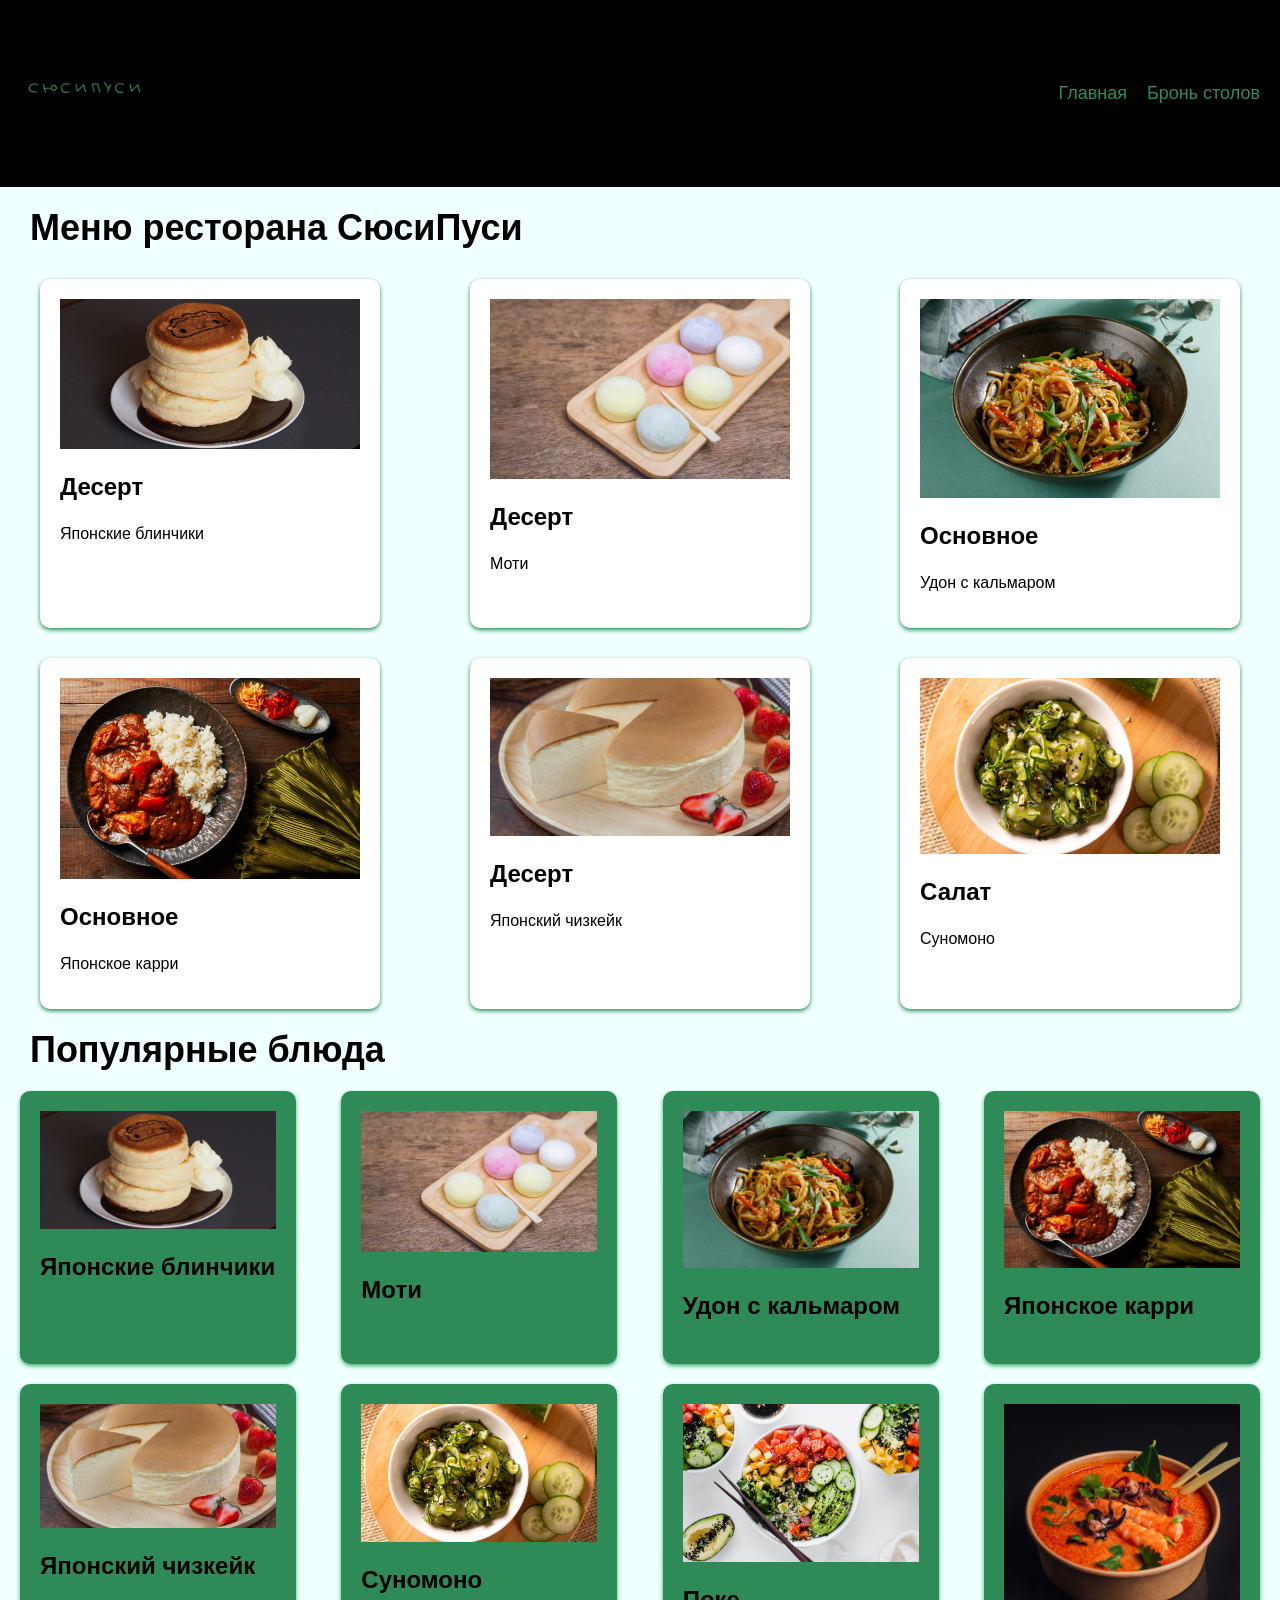
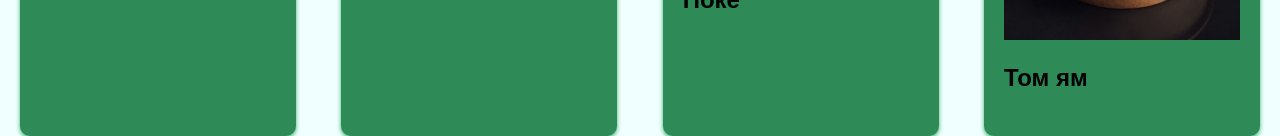
==== labs/Lab_05_HTML_CSS/solution/index.html @ 4e9d3e82 "Check plz" ====
<!DOCTYPE html>
<html lang="ru">
<head>
    <meta charset="UTF-8">
    <title>СЮСИПУСИ</title>
    <link rel="stylesheet" href="style.css">
</head>
<body>
    <header class="header">
        <img src="Frame 1.png" alt="логотип">

    <nav class="nav">
        <a href="#">Главная</a>
        <a href="#">Бронь столов</a>
    </nav>
    </header>
    <div>
        <h4>Меню ресторана CюсиПуси</h4>
    </div>
    <section class="catalog">
        <div class="item">
            <img src="Photo_1.jpeg" alt="еда1">
            <h3>Десерт</h3>
            <p>Японские блинчики</p>
        </div>
        <div class="item">
            <img src="Photo_2.jpg" alt="еда2">
            <h3>Десерт</h3>
            <p>Моти</p>
        </div>
        <div class="item">
            <img src="Photo_3.jpg" alt="еда3">
            <h3>Основное</h3>
            <p>Удон с кальмаром</p>
        </div>
        <div class="item">
            <img src="Photo_4.jpg" alt="еда4">
            <h3>Основное</h3>
            <p>Японское карри</p>
        </div>
        <div class="item">
            <img src="Photo_5.jpg" alt="еда5">
            <h3>Десерт</h3>
            <p>Японский чизкейк</p>
        </div>
        <div class="item">
            <img src="Photo_6.jpg" alt="еда6">
            <h3>Салат</h3>
            <p>Суномоно</p>
        </div>
    </section>
    <div>
        <h4>Популярные блюда</h4>
    </div>
    <section class="promo-catalog">
        <div class="item">
            <img src="Photo_1.jpeg" alt="Хит 1">
            <h3>Японские блинчики</h3>
        </div>
        <div class="item">
            <img src="Photo_2.jpg" alt="Хит 2">
            <h3>Моти</h3>
        </div>
        <div class="item">
            <img src="Photo_3.jpg" alt="Хит 3">
            <h3>Удон с кальмаром</h3>
        </div>
        <div class="item">
            <img src="Photo_4.jpg" alt="Хит 4">
            <h3>Японское карри</h3>
        </div>
        <div class="item">
            <img src="Photo_5.jpg" alt="Хит 5">
            <h3>Японский чизкейк</h3>
        </div>
        <div class="item">
            <img src="Photo_6.jpg" alt="Хит 6">
            <h3>Суномоно</h3>
        </div>
        <div class="item">
            <img src="Photo_7.jpg" alt="Хит 7">
            <h3>Поке</h3>
        </div>
        <div class="item">
            <img src="Photo_8.jpg" alt="Хит 8">
            <h3>Том ям</h3>
        </div>
    </section>
</body>
</html>
---- labs/Lab_05_HTML_CSS/solution/style.css ----
body {
    margin: 0;
    padding: 0;
    font-family: Monotype corsiva, sans-serif;
    background-color:rgb(240, 255, 255);
}

.container {
    max-width: 1280px;
    margin: 0 auto;
    padding: 0 40px;
}

h4 {
    margin-top: 20px;
    font-size: 36px;

    display: flex;
    flex-wrap: wrap;
    justify-content: space-between;

    margin-bottom: 0px;
    margin-left: 30px;
}

/* Шапка */
.header {
    background-color:rgb(0, 0, 0);
    display: flex;
    align-items: center;
    justify-content: space-between;
    padding: 40px 0;
}

.header img {
    width: 150px;
    height: auto;
    margin-top: 0;
    margin-bottom: 0;
    margin-left: 10px;
    margin-right: 10px;

}

.nav {
    display: flex;
    align-items: center;
}

.nav a {
    color:rgb(46, 139, 87);
    text-decoration: none;
    margin-right: 20px;
    font-size: 18px;
}

/* Секция с каталогом блюд */
.catalog {

    display: flex;
    flex-wrap: wrap;
    justify-content: space-between;
}

.catalog .item {
    width: calc(25% - 20px);
    padding: 20px;
    background-color:rgb(255, 255, 255);
    border-radius: 10px;
    box-shadow: 0 2px 4px rgba(46, 139, 87);

    margin-top: 30px;
    margin-left: 40px;
    margin-right: 40px;
}

.catalog .item img {
    width: 100%;
}

.catalog .item h3 {
    margin-top: 20px;
    font-size: 24px;
}

.catalog .item p {
    margin-top: 10px;
    font-size: 16px;
}

.promo-catalog {
    display: flex;
    flex-wrap: wrap;
    justify-content: space-between;
}

.promo-catalog .item {
    width: calc(20% - 20px);
    padding: 20px;
    background-color:rgb(46, 139, 87);
    border-radius: 10px;
    box-shadow: 0 2px 4px rgba(60, 179, 113);

    margin-top: 20px;
    margin-left: 20px;
    margin-right: 20px;
}

.promo-catalog .item img {
    width: 100%;
}

.promo-catalog .item h3 {
    margin-top: 20px;
    font-size: 24px;
}

.promo-catalog .item p {
    margin-top: 10px;
    font-size: 16px;
}
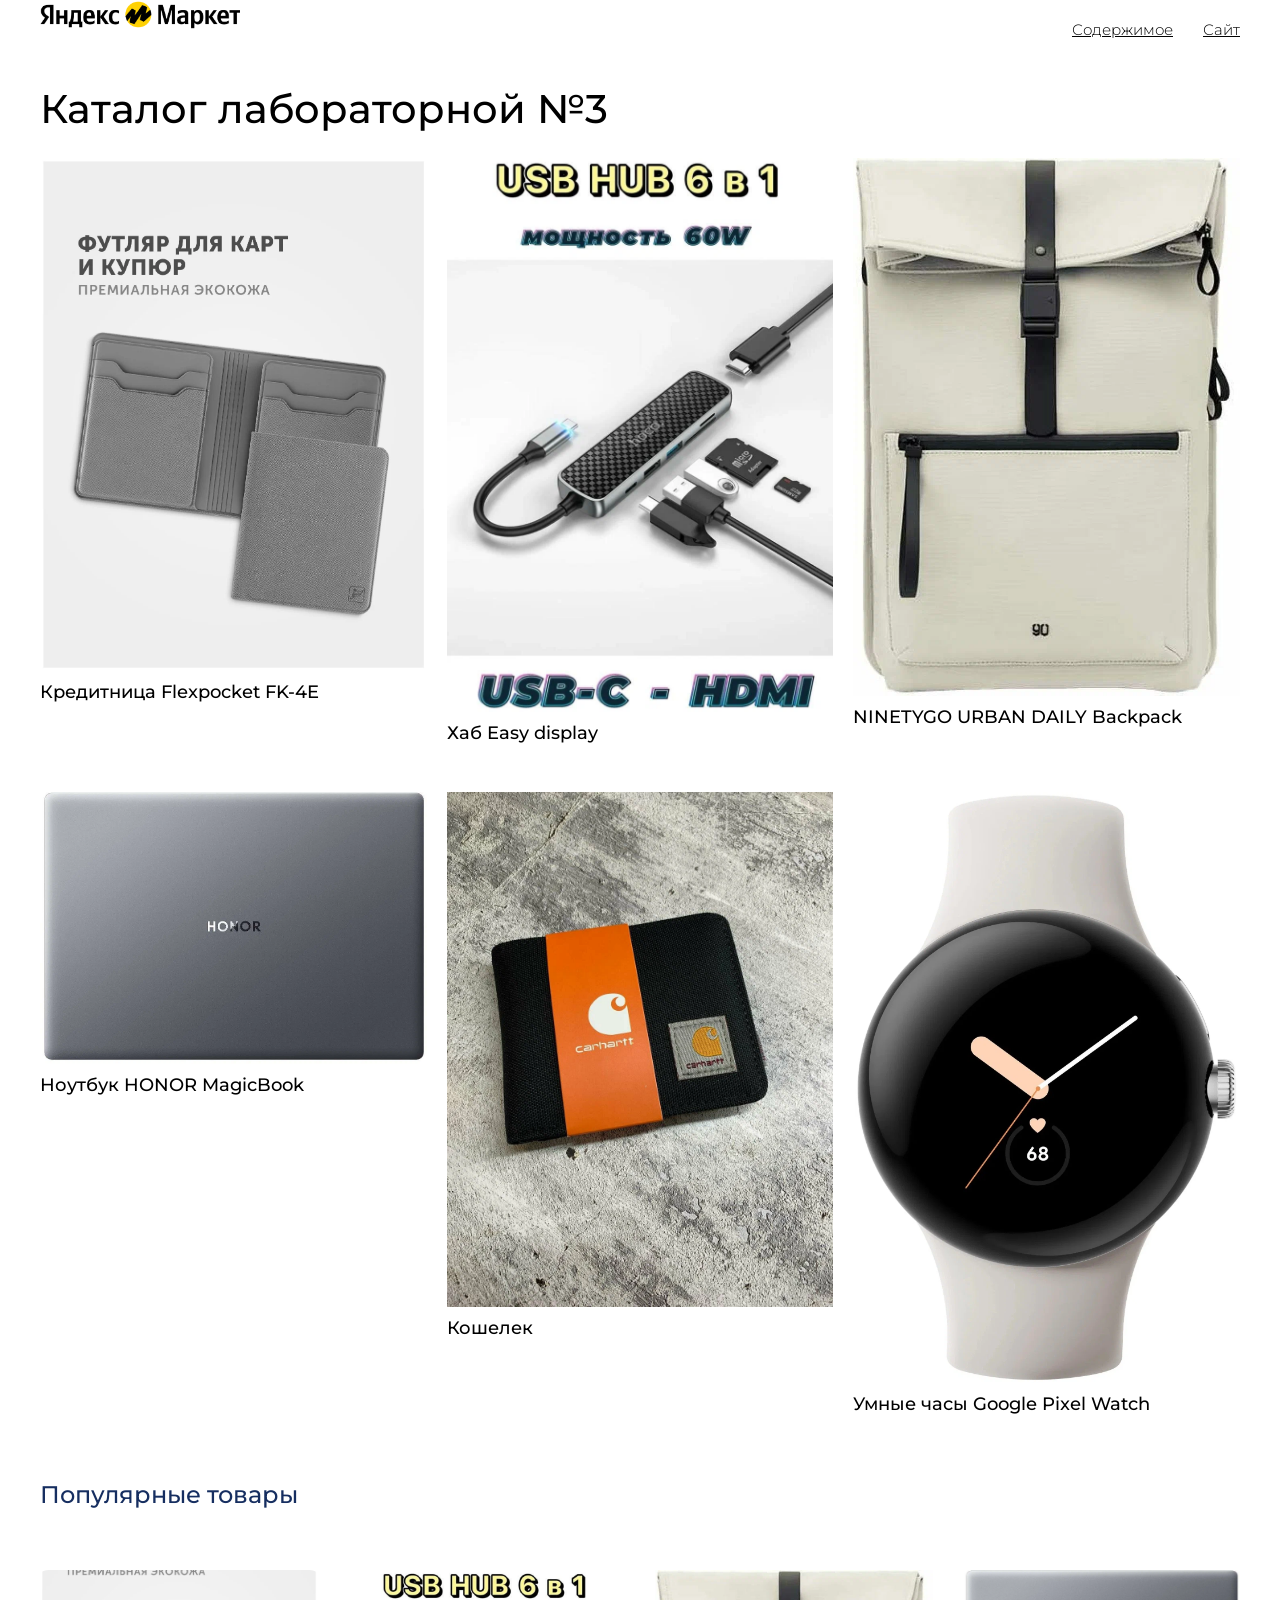
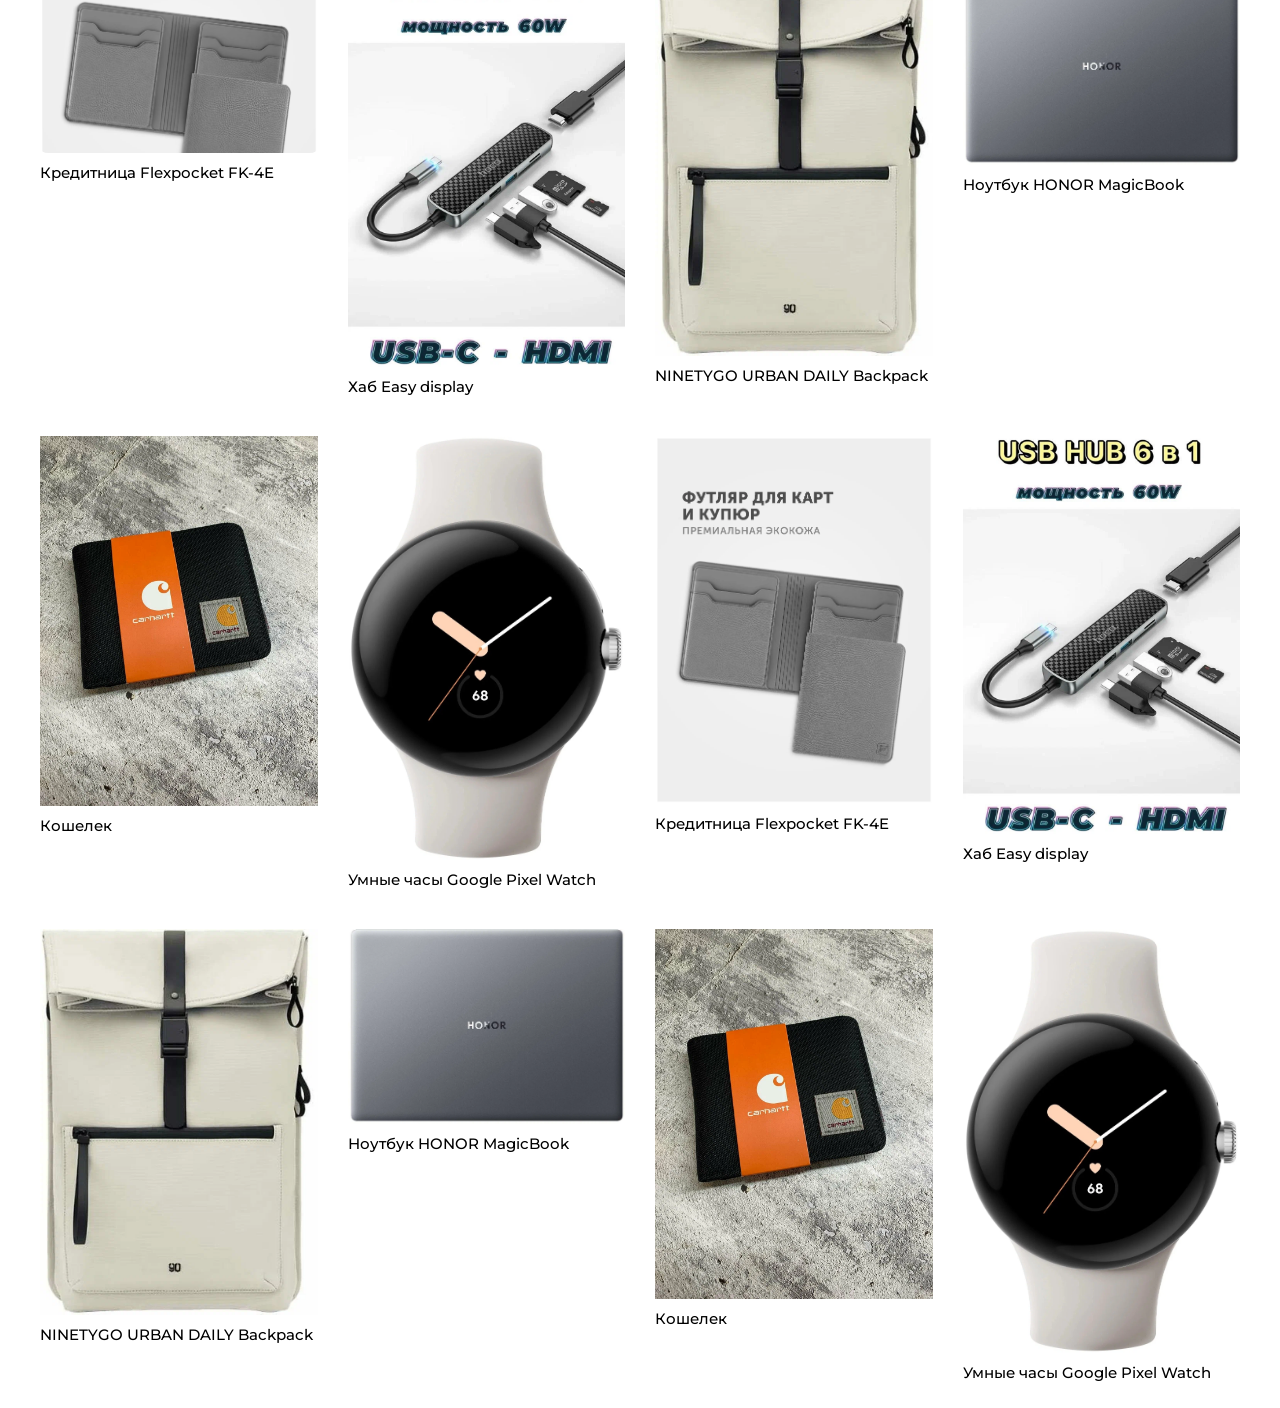
==== commit e2c509bc: "Donone" ====
--- a/labs/Lab_05_HTML_CSS/solution/index.html
+++ b/labs/Lab_05_HTML_CSS/solution/index.html
@@ -1,90 +1,206 @@
 <!DOCTYPE html>
 <html lang="ru">
 <head>
-    <meta charset="UTF-8">
-    <title>СЮСИПУСИ</title>
-    <link rel="stylesheet" href="style.css">
+  <meta charset="UTF-8">
+  <meta http-equiv="X-UA-Compatible" content="IE=edge">
+  <meta name="viewport" content="width=device-width, initial-scale=1.0">
+  <title>Лабораторная работа №3</title>
+  <link rel="preconnect" href="https://fonts.googleapis.com">
+  <link rel="preconnect" href="https://fonts.gstatic.com" crossorigin>
+  <link rel="icon" href="assets/img/3.svg" type="image/x-icon">
+  <link href="https://fonts.googleapis.com/css2?family=Montserrat:wght@300;400;500;700&display=swap" rel="stylesheet">
+  <link rel="stylesheet" href="style.css">
 </head>
 <body>
-    <header class="header">
-        <img src="Frame 1.png" alt="логотип">
+  <header class="header">
+    <div class="container">
+      <div class="header_inner">
+        <a class="logo" href="">
+          <img class="logo-img" src="assets/img/logo_ym.png" alt="logo">
+        </a>
+        <nav class="menu">
+          <div class="menu_list">
+            <div class="menu_item">
+              <a class="menu_link" href="#main">Содержимое</a>
+            </div>
+            <div class="menu_item">
+              <a class="menu_link" target="_blank" href="https://market.yandex.ru/?utm_source_service=suggest&src_pof=901&icookie=Iiawt64FsCAx/QRZCOpUVeQwzyIITaZxIwIkYiz642TO7YucZ/npnAni6infANHeSkatH8YJW/VPwkSZTjn1ef0nFJM=&wprid=170688139709328947820705372599">Сайт</a>
+            </div>
+          </div>
+        </nav>
+      </div>
+    </div>
+  </header>
 
-    <nav class="nav">
-        <a href="#">Главная</a>
-        <a href="#">Бронь столов</a>
-    </nav>
-    </header>
-    <div>
-        <h4>Меню ресторана CюсиПуси</h4>
+  <section class="main" id="main">
+    <div class="container">
+      <h1 class="main_title">Каталог лабораторной №3</h1>
+      <div class="main_catalog">
+				<div class="box_main_list">
+					<div class="main_list">
+						<div class="main_item">
+							<div class="box_main_image">
+								<img class="item_image" src="assets/img/orig.webp" alt="no image">
+							</div>
+							<div class="box_main_text">
+								<p class="item_text">Кредитница Flexpocket FK-4E</p>
+							</div>
+						</div>
+						<div class="main_item">
+							<div class="box_main_image">
+								<img class="item_image" src="assets/img/orig (1).webp" alt="no image">
+							</div>
+							<div class="box_main_text">
+								<p class="item_text">Хаб Easy display</p>
+							</div>
+						</div>
+						<div class="main_item">
+							<div class="box_main_image">
+								<img class="item_image" src="assets/img/orig (2).webp" alt="no image">
+							</div>
+							<div class="box_main_text">
+								<p class="item_text">NINETYGO URBAN DAILY Backpack</p>
+							</div>
+						</div>
+						<div class="main_item">
+							<div class="box_main_image">
+								<img class="item_image" src="assets/img/orig (3).webp" alt="no image">
+							</div>
+							<div class="box_main_text">
+								<p class="item_text">Ноутбук HONOR MagicBook</p>
+							</div>
+						</div>
+						<div class="main_item">
+							<div class="box_main_image">
+								<img class="item_image" src="assets/img/orig (4).webp" alt="">
+							</div>
+							<div class="box_main_text">
+								<p class="item_text">Кошелек</p>
+							</div>
+						</div>
+						<div class="main_item">
+							<div class="box_main_image">
+								<img class="item_image" src="assets/img/orig (5).webp" alt="">
+							</div>
+							<div class="box_main_text">
+								<p class="item_text">Умные часы Google Pixel Watch</p>
+							</div>
+						</div>
+					</div>
+				</div>
+			</div>
+
+      <div class="box_promo_catalog">
+        <div class="promo_catalog">
+          <div class="box_promo_title">
+            <h2 class="promo_title">Популярные товары</h2>
+          </div>
+          <div class="box_promo_list">
+            <div class="promo_list">
+              <div class="promo_item">
+                <div class="box_promo_image">
+                  <div class="promo_image_main">
+                    <img class="promo_image" src="assets/img/orig.webp" alt="">
+                    </div>
+                </div>
+                <div class="box_item_text">
+                  <p class="item_text">Кредитница Flexpocket FK-4E</p>
+                </div>
+              </div>
+              <div class="promo_item">
+                <div class="box_promo_image">
+                  <img class="promo_image" src="assets/img/orig (1).webp" alt="no image">
+                </div>
+                <div class="box_item_text">
+                  <p class="item_text">Хаб Easy display</p>
+                </div>
+              </div>
+              <div class="promo_item">
+                <div class="box_promo_image">
+                  <img class="promo_image" src="assets/img/orig (2).webp" alt="no image">
+                </div>
+                <div class="box_item_text">
+                  <p class="item_text">NINETYGO URBAN DAILY Backpack</p>
+                </div>
+              </div>
+              <div class="promo_item">
+                <div class="box_promo_image">
+                  <img class="promo_image" src="assets/img/orig (3).webp" alt="no image">
+                </div>
+                <div class="box_item_text">
+                  <p class="item_text">Ноутбук HONOR MagicBook</p>
+                </div>
+              </div>
+              <div class="promo_item">
+                <div class="box_promo_image">
+                  <img class="promo_image" src= "assets/img/orig (4).webp" alt="no image">
+                </div>
+                <div class="box_item_text">
+                  <p class="item_text">Кошелек</p>
+                </div>
+              </div>
+              <div class="promo_item">
+                <div class="box_promo_image">
+                  <img class="promo_image" src= "assets/img/orig (5).webp" alt="no image">
+                </div>
+                <div class="box_item_text">
+                  <p class="item_text">Умные часы Google Pixel Watch</p>
+                </div>
+              </div>
+              <div class="promo_item">
+                <div class="box_promo_image">
+                  <img class="promo_image" src="assets/img/orig.webp" alt="no image">
+                </div>
+                <div class="box_item_text">
+                  <p class="item_text">Кредитница Flexpocket FK-4E</p>
+                </div>
+              </div>
+              <div class="promo_item">
+                <div class="box_promo_image">
+                  <img class="promo_image" src="assets/img/orig (1).webp" alt="no image">
+                </div>
+                <div class="box_item_text">
+                  <p class="item_text">Хаб Easy display</p>
+                </div>
+              </div>
+              <div class="promo_item">
+                <div class="box_promo_image">
+                  <img class="promo_image" src="assets/img/orig (2).webp" alt="no image">
+                </div>
+                <div class="box_item_text">
+                  <p class="item_text">NINETYGO URBAN DAILY Backpack</p>
+                </div>
+              </div>
+              <div class="promo_item">
+                <div class="box_promo_image">
+                  <img class="promo_image" src="assets/img/orig (3).webp" alt="no image">
+                </div>
+                <div class="box_item_text">
+                  <p class="item_text">Ноутбук HONOR MagicBook</p>
+                </div>
+              </div>
+              <div class="promo_item">
+                <div class="box_promo_image">
+                  <img class="promo_image" src="assets/img/orig (4).webp" alt="no image">
+                </div>
+                <div class="box_item_text">
+                  <p class="item_text">Кошелек</p>
+                </div>
+              </div>
+              <div class="promo_item">
+                <div class="box_promo_image">
+                  <img class="promo_image" src="assets/img/orig (5).webp" alt="no image">
+                </div>
+                <div class="box_item_text">
+                  <p class="item_text">Умные часы Google Pixel Watch</p>
+                </div>
+              </div>
+              
+            </div>
+          </div>
+        </div>
+      </div>
     </div>
-    <section class="catalog">
-        <div class="item">
-            <img src="Photo_1.jpeg" alt="еда1">
-            <h3>Десерт</h3>
-            <p>Японские блинчики</p>
-        </div>
-        <div class="item">
-            <img src="Photo_2.jpg" alt="еда2">
-            <h3>Десерт</h3>
-            <p>Моти</p>
-        </div>
-        <div class="item">
-            <img src="Photo_3.jpg" alt="еда3">
-            <h3>Основное</h3>
-            <p>Удон с кальмаром</p>
-        </div>
-        <div class="item">
-            <img src="Photo_4.jpg" alt="еда4">
-            <h3>Основное</h3>
-            <p>Японское карри</p>
-        </div>
-        <div class="item">
-            <img src="Photo_5.jpg" alt="еда5">
-            <h3>Десерт</h3>
-            <p>Японский чизкейк</p>
-        </div>
-        <div class="item">
-            <img src="Photo_6.jpg" alt="еда6">
-            <h3>Салат</h3>
-            <p>Суномоно</p>
-        </div>
-    </section>
-    <div>
-        <h4>Популярные блюда</h4>
-    </div>
-    <section class="promo-catalog">
-        <div class="item">
-            <img src="Photo_1.jpeg" alt="Хит 1">
-            <h3>Японские блинчики</h3>
-        </div>
-        <div class="item">
-            <img src="Photo_2.jpg" alt="Хит 2">
-            <h3>Моти</h3>
-        </div>
-        <div class="item">
-            <img src="Photo_3.jpg" alt="Хит 3">
-            <h3>Удон с кальмаром</h3>
-        </div>
-        <div class="item">
-            <img src="Photo_4.jpg" alt="Хит 4">
-            <h3>Японское карри</h3>
-        </div>
-        <div class="item">
-            <img src="Photo_5.jpg" alt="Хит 5">
-            <h3>Японский чизкейк</h3>
-        </div>
-        <div class="item">
-            <img src="Photo_6.jpg" alt="Хит 6">
-            <h3>Суномоно</h3>
-        </div>
-        <div class="item">
-            <img src="Photo_7.jpg" alt="Хит 7">
-            <h3>Поке</h3>
-        </div>
-        <div class="item">
-            <img src="Photo_8.jpg" alt="Хит 8">
-            <h3>Том ям</h3>
-        </div>
-    </section>
+  </section>
 </body>
 </html>
--- a/labs/Lab_05_HTML_CSS/solution/style.css
+++ b/labs/Lab_05_HTML_CSS/solution/style.css
@@ -1,121 +1,331 @@
+html {
+    scroll-behavior: smooth;
+}
+
+
+* {
+  margin: 0;
+  padding: 0;
+  outline: 0;
+  box-sizing: border-box;
+}
+
 body {
-    margin: 0;
-    padding: 0;
-    font-family: Monotype corsiva, sans-serif;
-    background-color:rgb(240, 255, 255);
+  min-height: 100vh;
+}
+
+ul {
+    list-style: none;
+}
+
+img {
+    max-width: 100%;
+    display: block;
+}
+
+input,
+button,
+textarea,
+select {
+    font: inherit;
+}
+.flex {
+  display: flex;
+}
+a {
+  text-decoration: none;
+}
+
+.header {
+  background-color: rgb(255, 255, 255);
 }
 
 .container {
-    max-width: 1280px;
-    margin: 0 auto;
+  max-width: 1280px;
+  margin: 0 auto;
+}
+
+.header_inner {
+  display: flex;
+  justify-content: space-between;
+  
+}
+
+.logo {
+  transition: all .3s;
+}
+
+.logo-img {
+  max-width: 200px;
+  max-height: 60px;
+}
+
+.menu {
+  padding: 20px 0;
+}
+
+.menu_list {
+  display: flex;
+}
+
+.menu_item:not(:last-child) {
+  padding-right: 30px;
+}
+
+.menu_link {
+  color: #000000;
+  font-family: 'Montserrat', sans-serif;
+  font-weight: 300;
+  font-size: 15px;
+  transition: all .3s;
+  text-decoration: underline;
+}
+
+.menu_link:hover {
+  font-size: 16px;
+  text-decoration: none;
+}
+
+/* Main */
+
+.main {
+  margin-bottom: 30px;
+}
+
+.main_title {
+  font-family: 'Montserrat', sans-serif;
+  font-weight: 500;
+  font-size: 40px;
+  margin: 25px 0 15px;
+  color: #000000;
+}
+
+.main_list {
+  display: flex;
+  flex-wrap: wrap;
+  margin: -24px -10px;
+}
+
+.main_item {
+  padding: 24px 10px;
+  font-size: 18px;
+  width: 33.333%;
+}
+
+.main_item,
+.promo_item {
+  font-family: 'Montserrat', sans-serif;
+  font-weight: 500;
+  transition: all .3s;
+}
+
+.main_item:hover {
+  transform: scale(1.05);
+  transition: all .3s; 
+  opacity: 40%;
+}
+
+.box_main_image {
+  padding-bottom: 10px;
+}
+
+.item_image {
+  width: 100%;
+}
+
+
+/* Promo */
+.box_promo_catalog {
+  padding-top: 65px;
+}
+
+.promo_title {
+  font-family: 'Montserrat', sans-serif;
+  font-weight: 500;
+  color: #162e60;
+}
+.box_promo_image {
+  padding-bottom: 10px;
+}
+
+.promo_list {
+  display: flex;
+  flex-wrap: wrap;
+  margin: -24px -15px; 
+}
+
+.box_promo_title {
+  padding-bottom: 65px;
+}
+
+.promo_item {
+  font-size: 13px;
+  transition: all .3s;
+  width: 25%;
+  padding: 24px 15px;
+}
+
+ .promo_image_main {    
+  padding-top: 66%;
+  position: relative;
+}
+.promo_image_main .promo_image {
+  position: absolute;
+  left: 0;
+  right: 0;
+  top: 0;
+  bottom: 0;
+  width: 100%;
+  height: 100%;
+  object-fit: cover;
+  border-radius: 3%;
+} 
+
+.promo_item:hover {
+  transform: scale(1.05);
+  opacity: 40%;
+}
+
+.box_item_text {
+  font-size: 15px;
+}
+
+
+@media (max-width: 1280px) {
+  .container {
     padding: 0 40px;
-}
-
-h4 {
-    margin-top: 20px;
-    font-size: 36px;
-
-    display: flex;
-    flex-wrap: wrap;
-    justify-content: space-between;
-
-    margin-bottom: 0px;
-    margin-left: 30px;
-}
-
-/* Шапка */
-.header {
-    background-color:rgb(0, 0, 0);
-    display: flex;
-    align-items: center;
-    justify-content: space-between;
-    padding: 40px 0;
-}
-
-.header img {
-    width: 150px;
-    height: auto;
-    margin-top: 0;
-    margin-bottom: 0;
-    margin-left: 10px;
-    margin-right: 10px;
-
-}
-
-.nav {
-    display: flex;
-    align-items: center;
-}
-
-.nav a {
-    color:rgb(46, 139, 87);
-    text-decoration: none;
-    margin-right: 20px;
+  }
+
+  .main_title {
+    margin: 25px 0 25px;
+  }
+  
+  .item_image {
+    width: 100%;
+  }
+
+  .promo_item {
+    padding: 20px 15px;
+  }
+}
+
+@media (max-width: 960px) {
+  .main_title {
+    margin-top: 15px;
+    font-size: 35px;
+  }
+
+  .box_promo_title {
+    padding-bottom: 30px;
+  }
+
+}
+
+@media (max-width: 768px) {
+  .main_title {
+    font-size: 30px;
+  }
+
+  .main_item {
+    padding: 20px 10px;
+    width: 50%;
+  }
+
+  .box_promo_catalog {
+    padding-top: 45px;
+  } 
+
+  .promo_item {
+    width: 33.333%;
+    padding: 12px 15px;
+  } 
+}
+
+@media (max-width: 640px) {
+  .container {
+    padding: 0 12px;
+  }
+
+  .header_inner {
+    display: block;
+  }
+  
+  .logo-img {
+    width: 25%;
+    height: 25;
+    margin-left: auto;
+    margin-right: auto;
+  }
+
+  .menu {
+    padding: 10px 0;
+  }
+  .menu_list {
+    justify-content: center;
+  }
+
+  .menu_link {
+    font-size: 20px;
+    border-bottom: 1px solid #fff;
+  }
+  
+  .menu_link:hover {
+    border-bottom: transparent;
+    font-size: 20px;
+  }
+
+  .main_title {
+    font-size: 25px;
+  }
+  .main_item {
+    padding: 20px 12px;
+    width: 100%;
+  }
+
+  .box_main_text {
+    font-size: 22px;
+  }
+
+  .box_promo_title {
     font-size: 18px;
-}
-
-/* Секция с каталогом блюд */
-.catalog {
-
-    display: flex;
-    flex-wrap: wrap;
-    justify-content: space-between;
-}
-
-.catalog .item {
-    width: calc(25% - 20px);
-    padding: 20px;
-    background-color:rgb(255, 255, 255);
-    border-radius: 10px;
-    box-shadow: 0 2px 4px rgba(46, 139, 87);
-
-    margin-top: 30px;
-    margin-left: 40px;
-    margin-right: 40px;
-}
-
-.catalog .item img {
-    width: 100%;
-}
-
-.catalog .item h3 {
-    margin-top: 20px;
-    font-size: 24px;
-}
-
-.catalog .item p {
-    margin-top: 10px;
+    padding-bottom: 35px;
+  }
+  .promo_item {
+    width: 50%;
+    padding: 12px 12px;
+  }
+
+  .box_item_text {
+    font-size: 17px;
+  }
+
+}
+
+@media (max-width: 414px) {
+  .menu_link {
+    font-size: 18px;
+  }
+
+  .main_title {
+    font-size: 21px;
+  }
+
+  .box_main_text {
+    font-size: 18px;
+  }
+}
+
+@media (max-width: 320px) {
+  .main_title {
+    font-size: 20px;
+  }
+
+  .box_promo_title {
     font-size: 16px;
-}
-
-.promo-catalog {
-    display: flex;
-    flex-wrap: wrap;
-    justify-content: space-between;
-}
-
-.promo-catalog .item {
-    width: calc(20% - 20px);
-    padding: 20px;
-    background-color:rgb(46, 139, 87);
-    border-radius: 10px;
-    box-shadow: 0 2px 4px rgba(60, 179, 113);
-
-    margin-top: 20px;
-    margin-left: 20px;
-    margin-right: 20px;
-}
-
-.promo-catalog .item img {
-    width: 100%;
-}
-
-.promo-catalog .item h3 {
-    margin-top: 20px;
-    font-size: 24px;
-}
-
-.promo-catalog .item p {
-    margin-top: 10px;
-    font-size: 16px;
-}+    padding-bottom: 35px;
+}
+}
+
+
+
+
